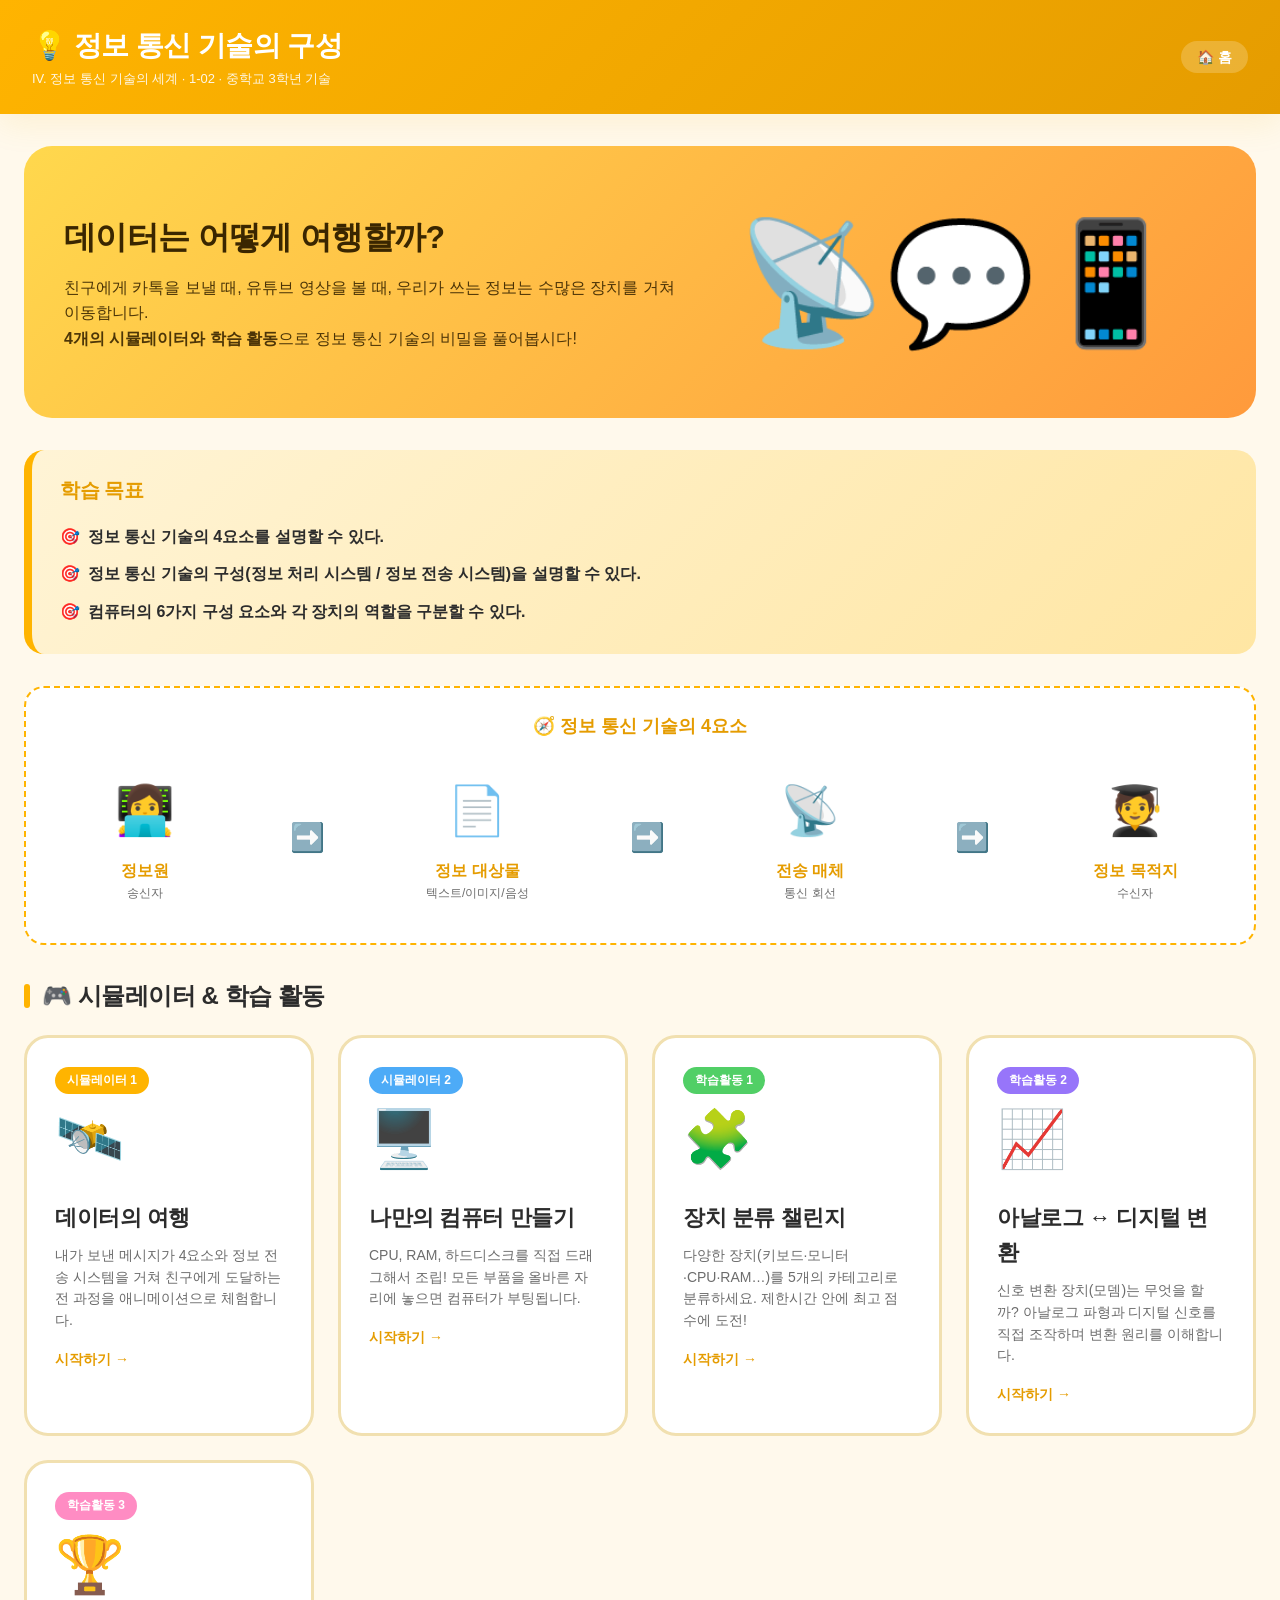
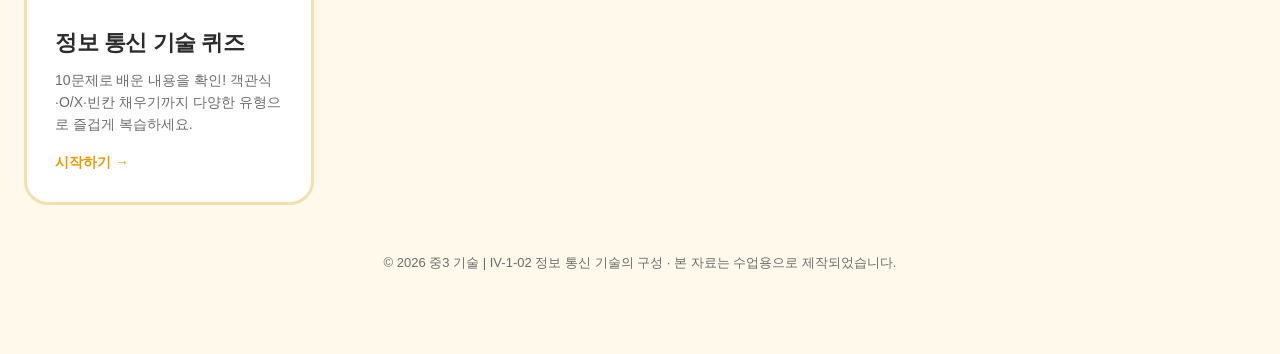
==== index.html @ cf5470bd "Initial: 정보통신기술의 구성 시뮬레이터 & 학습활동" ====
<!DOCTYPE html>
<html lang="ko">
<head>
<meta charset="UTF-8">
<meta name="viewport" content="width=device-width, initial-scale=1.0">
<title>정보 통신 기술의 구성 | 중3 기술 | IV-1-02</title>
<link rel="stylesheet" href="css/style.css">
<style>
  .hero {
    background: linear-gradient(135deg, #ffd84d 0%, #ff9a3c 100%);
    border-radius: 28px;
    padding: 40px;
    color: #3a2600;
    margin-bottom: 32px;
    display: grid;
    grid-template-columns: 1.2fr 1fr;
    align-items: center;
    gap: 32px;
  }
  .hero h2 { font-size: 32px; margin-bottom: 12px; }
  .hero p { font-size: 16px; font-weight: 500; opacity: 0.9; }
  .hero .visual {
    font-size: 120px;
    text-align: center;
  }
  @media (max-width: 768px) {
    .hero { grid-template-columns: 1fr; }
    .hero .visual { font-size: 72px; }
  }
  .section-title {
    font-size: 24px;
    margin: 32px 0 20px;
    display: flex;
    align-items: center;
    gap: 12px;
  }
  .section-title::before {
    content: "";
    width: 6px;
    height: 24px;
    background: var(--primary);
    border-radius: 3px;
  }
  .flow-box {
    background: white;
    border-radius: 20px;
    padding: 24px;
    border: 2px dashed var(--primary);
    margin-bottom: 32px;
    text-align: center;
  }
  .flow-box .elements {
    display: flex;
    justify-content: space-around;
    flex-wrap: wrap;
    gap: 16px;
    margin-top: 16px;
  }
  .flow-box .element {
    display: flex;
    flex-direction: column;
    align-items: center;
    padding: 16px;
    min-width: 120px;
  }
  .flow-box .element .emoji { font-size: 48px; }
  .flow-box .element .name { font-weight: 800; margin-top: 8px; color: var(--primary-dark); }
  .flow-box .element .desc { font-size: 12px; color: var(--text-light); }
</style>
</head>
<body>

<header class="app-header">
  <div>
    <h1>💡 정보 통신 기술의 구성</h1>
    <div class="subtitle">IV. 정보 통신 기술의 세계 · 1-02 · 중학교 3학년 기술</div>
  </div>
  <nav>
    <a href="index.html">🏠 홈</a>
  </nav>
</header>

<div class="container">

  <div class="hero">
    <div>
      <h2>데이터는 어떻게 여행할까?</h2>
      <p>친구에게 카톡을 보낼 때, 유튜브 영상을 볼 때, 우리가 쓰는 정보는 수많은 장치를 거쳐 이동합니다.<br>
      <strong>4개의 시뮬레이터와 학습 활동</strong>으로 정보 통신 기술의 비밀을 풀어봅시다!</p>
    </div>
    <div class="visual">📡💬📱</div>
  </div>

  <div class="objective-box">
    <h2>학습 목표</h2>
    <ul>
      <li>정보 통신 기술의 <strong>4요소</strong>를 설명할 수 있다.</li>
      <li>정보 통신 기술의 <strong>구성(정보 처리 시스템 / 정보 전송 시스템)</strong>을 설명할 수 있다.</li>
      <li>컴퓨터의 <strong>6가지 구성 요소</strong>와 각 장치의 역할을 구분할 수 있다.</li>
    </ul>
  </div>

  <div class="flow-box">
    <strong style="font-size:18px;color:var(--primary-dark)">🧭 정보 통신 기술의 4요소</strong>
    <div class="elements">
      <div class="element">
        <div class="emoji">👩‍💻</div>
        <div class="name">정보원</div>
        <div class="desc">송신자</div>
      </div>
      <div style="align-self:center;font-size:28px;color:var(--primary)">➡️</div>
      <div class="element">
        <div class="emoji">📄</div>
        <div class="name">정보 대상물</div>
        <div class="desc">텍스트/이미지/음성</div>
      </div>
      <div style="align-self:center;font-size:28px;color:var(--primary)">➡️</div>
      <div class="element">
        <div class="emoji">📡</div>
        <div class="name">전송 매체</div>
        <div class="desc">통신 회선</div>
      </div>
      <div style="align-self:center;font-size:28px;color:var(--primary)">➡️</div>
      <div class="element">
        <div class="emoji">🧑‍🎓</div>
        <div class="name">정보 목적지</div>
        <div class="desc">수신자</div>
      </div>
    </div>
  </div>

  <h2 class="section-title">🎮 시뮬레이터 &amp; 학습 활동</h2>

  <div class="activity-grid">

    <a class="activity-card" href="simulator_data_journey.html">
      <span class="badge">시뮬레이터 1</span>
      <span class="icon">🛰️</span>
      <h3>데이터의 여행</h3>
      <p>내가 보낸 메시지가 4요소와 정보 전송 시스템을 거쳐 친구에게 도달하는 전 과정을 애니메이션으로 체험합니다.</p>
      <div class="go">시작하기 →</div>
    </a>

    <a class="activity-card" href="simulator_build_computer.html">
      <span class="badge blue">시뮬레이터 2</span>
      <span class="icon">🖥️</span>
      <h3>나만의 컴퓨터 만들기</h3>
      <p>CPU, RAM, 하드디스크를 직접 드래그해서 조립! 모든 부품을 올바른 자리에 놓으면 컴퓨터가 부팅됩니다.</p>
      <div class="go">시작하기 →</div>
    </a>

    <a class="activity-card" href="activity_device_sort.html">
      <span class="badge green">학습활동 1</span>
      <span class="icon">🧩</span>
      <h3>장치 분류 챌린지</h3>
      <p>다양한 장치(키보드·모니터·CPU·RAM…)를 5개의 카테고리로 분류하세요. 제한시간 안에 최고 점수에 도전!</p>
      <div class="go">시작하기 →</div>
    </a>

    <a class="activity-card" href="activity_signal.html">
      <span class="badge purple">학습활동 2</span>
      <span class="icon">📈</span>
      <h3>아날로그 ↔ 디지털 변환</h3>
      <p>신호 변환 장치(모뎀)는 무엇을 할까? 아날로그 파형과 디지털 신호를 직접 조작하며 변환 원리를 이해합니다.</p>
      <div class="go">시작하기 →</div>
    </a>

    <a class="activity-card" href="activity_quiz.html">
      <span class="badge pink">학습활동 3</span>
      <span class="icon">🏆</span>
      <h3>정보 통신 기술 퀴즈</h3>
      <p>10문제로 배운 내용을 확인! 객관식·O/X·빈칸 채우기까지 다양한 유형으로 즐겁게 복습하세요.</p>
      <div class="go">시작하기 →</div>
    </a>

  </div>

  <div style="margin-top:48px;text-align:center;color:var(--text-light);font-size:13px;">
    © 2026 중3 기술 | IV-1-02 정보 통신 기술의 구성 · 본 자료는 수업용으로 제작되었습니다.
  </div>

</div>

</body>
</html>
---- css/style.css ----
/* ===== 정보 통신 기술의 구성 - 공용 스타일 ===== */
* { box-sizing: border-box; margin: 0; padding: 0; }

:root {
  --primary: #ffb400;
  --primary-dark: #e59c00;
  --accent: #ff6b6b;
  --blue: #4dabf7;
  --blue-dark: #1c7ed6;
  --green: #51cf66;
  --green-dark: #2f9e44;
  --purple: #9775fa;
  --pink: #ff8cc3;
  --bg: #fff9ec;
  --surface: #ffffff;
  --text: #2c2c2c;
  --text-light: #6c6c6c;
  --border: #f1e0b0;
  --shadow: 0 8px 32px rgba(230, 170, 0, 0.12);
  --shadow-lg: 0 16px 48px rgba(230, 170, 0, 0.2);
}

html, body {
  font-family: 'Pretendard', 'Noto Sans KR', -apple-system, BlinkMacSystemFont, "Segoe UI", sans-serif;
  background: var(--bg);
  color: var(--text);
  line-height: 1.6;
  min-height: 100vh;
}

h1, h2, h3 { font-weight: 800; letter-spacing: -0.02em; }

.app-header {
  background: linear-gradient(135deg, var(--primary) 0%, var(--primary-dark) 100%);
  color: white;
  padding: 24px 32px;
  box-shadow: var(--shadow);
  display: flex;
  align-items: center;
  justify-content: space-between;
  flex-wrap: wrap;
  gap: 16px;
}
.app-header h1 {
  font-size: clamp(18px, 3vw, 28px);
  display: flex; align-items: center; gap: 12px;
}
.app-header .subtitle {
  font-size: 13px;
  opacity: 0.9;
  font-weight: 500;
}
.app-header nav a {
  color: white;
  text-decoration: none;
  font-weight: 700;
  padding: 8px 16px;
  border-radius: 999px;
  background: rgba(255,255,255,0.2);
  transition: background 0.2s;
  font-size: 14px;
}
.app-header nav a:hover { background: rgba(255,255,255,0.35); }

.container {
  max-width: 1280px;
  margin: 0 auto;
  padding: 32px 24px 80px;
}

.card {
  background: var(--surface);
  border-radius: 24px;
  padding: 28px;
  box-shadow: var(--shadow);
  border: 2px solid var(--border);
}

.btn {
  background: var(--primary);
  color: white;
  border: none;
  padding: 14px 28px;
  border-radius: 999px;
  font-weight: 800;
  font-size: 16px;
  cursor: pointer;
  transition: all 0.2s;
  font-family: inherit;
  box-shadow: 0 4px 16px rgba(230, 170, 0, 0.3);
}
.btn:hover { transform: translateY(-2px); box-shadow: 0 8px 24px rgba(230, 170, 0, 0.4); }
.btn:active { transform: translateY(0); }
.btn:disabled { opacity: 0.5; cursor: not-allowed; transform: none; }
.btn.btn-secondary { background: white; color: var(--primary-dark); border: 2px solid var(--primary); box-shadow: none; }
.btn.btn-blue { background: var(--blue-dark); box-shadow: 0 4px 16px rgba(28, 126, 214, 0.3); }
.btn.btn-green { background: var(--green-dark); box-shadow: 0 4px 16px rgba(47, 158, 68, 0.3); }
.btn.btn-accent { background: var(--accent); box-shadow: 0 4px 16px rgba(255, 107, 107, 0.3); }

.badge {
  display: inline-block;
  padding: 4px 12px;
  border-radius: 999px;
  font-size: 12px;
  font-weight: 700;
  background: var(--primary);
  color: white;
}
.badge.blue { background: var(--blue); }
.badge.green { background: var(--green); }
.badge.purple { background: var(--purple); }
.badge.pink { background: var(--pink); }

.objective-box {
  background: linear-gradient(135deg, #fff4d6 0%, #ffe6a3 100%);
  border-radius: 20px;
  padding: 24px 28px;
  margin-bottom: 32px;
  border-left: 8px solid var(--primary);
}
.objective-box h2 { color: var(--primary-dark); font-size: 20px; margin-bottom: 12px; }
.objective-box ul { list-style: none; padding: 0; }
.objective-box li {
  padding: 6px 0 6px 28px;
  position: relative;
  font-weight: 600;
}
.objective-box li::before {
  content: "🎯";
  position: absolute;
  left: 0;
}

.activity-grid {
  display: grid;
  grid-template-columns: repeat(auto-fit, minmax(280px, 1fr));
  gap: 24px;
}

.activity-card {
  background: white;
  border-radius: 24px;
  padding: 28px;
  border: 3px solid var(--border);
  text-decoration: none;
  color: inherit;
  display: block;
  transition: all 0.25s;
  position: relative;
  overflow: hidden;
}
.activity-card::before {
  content: "";
  position: absolute;
  inset: 0;
  background: linear-gradient(135deg, transparent, rgba(255,180,0,0.06));
  opacity: 0;
  transition: opacity 0.25s;
}
.activity-card:hover {
  transform: translateY(-6px);
  box-shadow: var(--shadow-lg);
  border-color: var(--primary);
}
.activity-card:hover::before { opacity: 1; }
.activity-card .icon {
  font-size: 56px;
  margin-bottom: 16px;
  display: block;
}
.activity-card h3 {
  font-size: 22px;
  margin-bottom: 10px;
  color: var(--text);
}
.activity-card p {
  color: var(--text-light);
  font-size: 14px;
  line-height: 1.55;
}
.activity-card .go {
  margin-top: 16px;
  color: var(--primary-dark);
  font-weight: 700;
  font-size: 14px;
}

.toast {
  position: fixed;
  top: 20px;
  left: 50%;
  transform: translateX(-50%) translateY(-100px);
  background: white;
  padding: 14px 24px;
  border-radius: 999px;
  box-shadow: var(--shadow-lg);
  font-weight: 700;
  z-index: 1000;
  transition: transform 0.3s;
}
.toast.show { transform: translateX(-50%) translateY(0); }
.toast.success { background: var(--green-dark); color: white; }
.toast.error { background: var(--accent); color: white; }

@keyframes pop {
  0% { transform: scale(0.7); opacity: 0; }
  60% { transform: scale(1.1); }
  100% { transform: scale(1); opacity: 1; }
}
@keyframes flash {
  0%, 100% { background-color: transparent; }
  50% { background-color: rgba(81, 207, 102, 0.3); }
}
@keyframes shake {
  0%, 100% { transform: translateX(0); }
  25% { transform: translateX(-8px); }
  75% { transform: translateX(8px); }
}
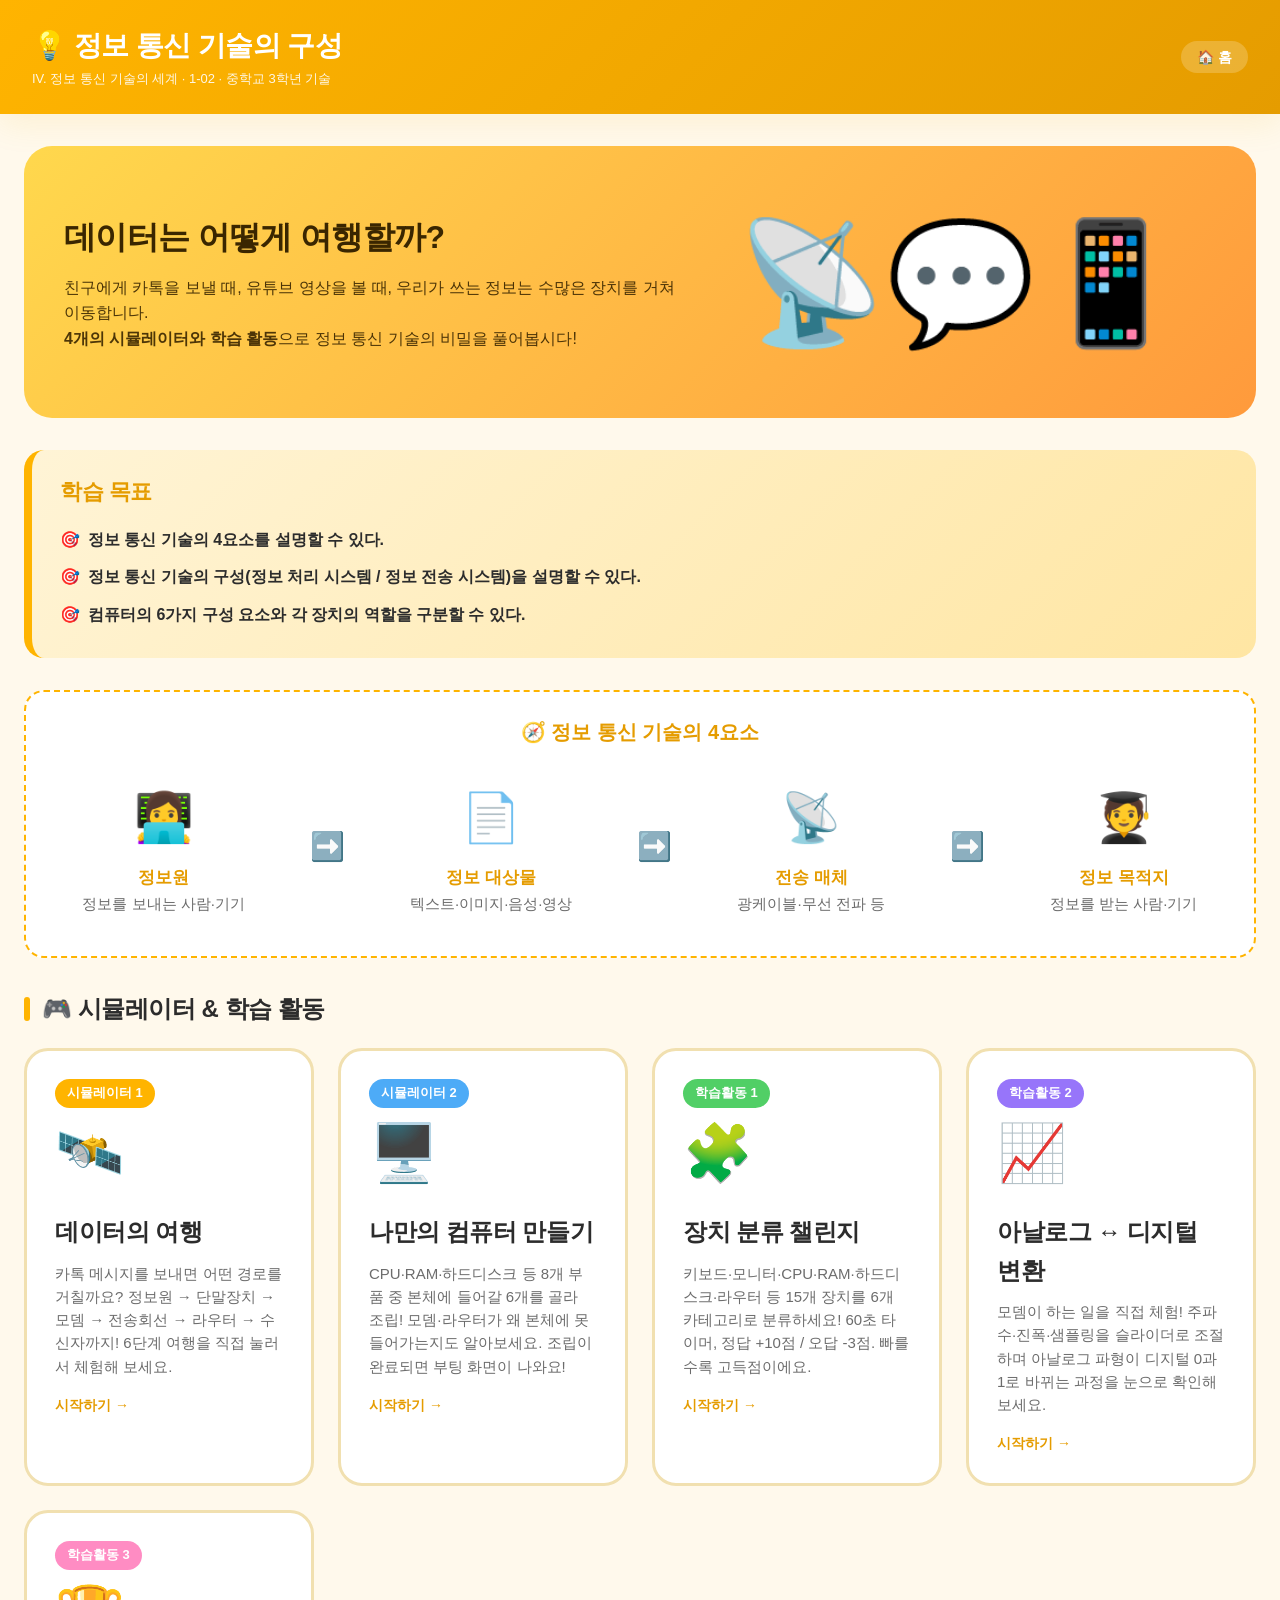
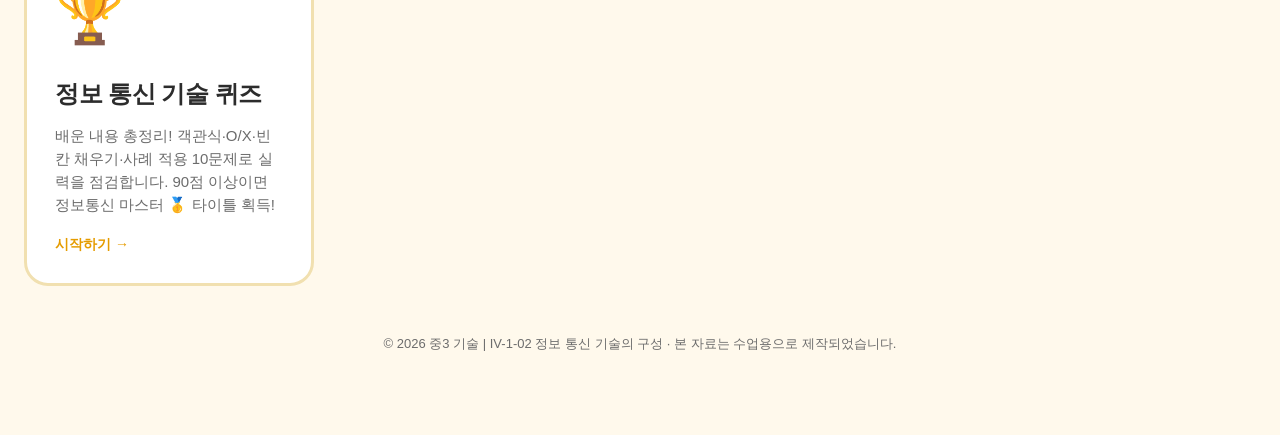
==== commit 22078eb0: "Enhance: 전체 글씨 크기 확대 + 중학생 눈높이 상세 설명 추가 (전 파일)" ====
--- a/index.html
+++ b/index.html
@@ -64,8 +64,8 @@
     min-width: 120px;
   }
   .flow-box .element .emoji { font-size: 48px; }
-  .flow-box .element .name { font-weight: 800; margin-top: 8px; color: var(--primary-dark); }
-  .flow-box .element .desc { font-size: 12px; color: var(--text-light); }
+  .flow-box .element .name { font-weight: 800; margin-top: 8px; color: var(--primary-dark); font-size: 17px; }
+  .flow-box .element .desc { font-size: 15px; color: var(--text-light); }
 </style>
 </head>
 <body>
@@ -101,30 +101,30 @@
   </div>
 
   <div class="flow-box">
-    <strong style="font-size:18px;color:var(--primary-dark)">🧭 정보 통신 기술의 4요소</strong>
+    <strong style="font-size:20px;color:var(--primary-dark)">🧭 정보 통신 기술의 4요소</strong>
     <div class="elements">
       <div class="element">
         <div class="emoji">👩‍💻</div>
         <div class="name">정보원</div>
-        <div class="desc">송신자</div>
+        <div class="desc">정보를 보내는 사람·기기</div>
       </div>
       <div style="align-self:center;font-size:28px;color:var(--primary)">➡️</div>
       <div class="element">
         <div class="emoji">📄</div>
         <div class="name">정보 대상물</div>
-        <div class="desc">텍스트/이미지/음성</div>
+        <div class="desc">텍스트·이미지·음성·영상</div>
       </div>
       <div style="align-self:center;font-size:28px;color:var(--primary)">➡️</div>
       <div class="element">
         <div class="emoji">📡</div>
         <div class="name">전송 매체</div>
-        <div class="desc">통신 회선</div>
+        <div class="desc">광케이블·무선 전파 등</div>
       </div>
       <div style="align-self:center;font-size:28px;color:var(--primary)">➡️</div>
       <div class="element">
         <div class="emoji">🧑‍🎓</div>
         <div class="name">정보 목적지</div>
-        <div class="desc">수신자</div>
+        <div class="desc">정보를 받는 사람·기기</div>
       </div>
     </div>
   </div>
@@ -137,7 +137,7 @@
       <span class="badge">시뮬레이터 1</span>
       <span class="icon">🛰️</span>
       <h3>데이터의 여행</h3>
-      <p>내가 보낸 메시지가 4요소와 정보 전송 시스템을 거쳐 친구에게 도달하는 전 과정을 애니메이션으로 체험합니다.</p>
+      <p>카톡 메시지를 보내면 어떤 경로를 거칠까요? 정보원 → 단말장치 → 모뎀 → 전송회선 → 라우터 → 수신자까지! 6단계 여행을 직접 눌러서 체험해 보세요.</p>
       <div class="go">시작하기 →</div>
     </a>
 
@@ -145,7 +145,7 @@
       <span class="badge blue">시뮬레이터 2</span>
       <span class="icon">🖥️</span>
       <h3>나만의 컴퓨터 만들기</h3>
-      <p>CPU, RAM, 하드디스크를 직접 드래그해서 조립! 모든 부품을 올바른 자리에 놓으면 컴퓨터가 부팅됩니다.</p>
+      <p>CPU·RAM·하드디스크 등 8개 부품 중 본체에 들어갈 6개를 골라 조립! 모뎀·라우터가 왜 본체에 못 들어가는지도 알아보세요. 조립이 완료되면 부팅 화면이 나와요!</p>
       <div class="go">시작하기 →</div>
     </a>
 
@@ -153,7 +153,7 @@
       <span class="badge green">학습활동 1</span>
       <span class="icon">🧩</span>
       <h3>장치 분류 챌린지</h3>
-      <p>다양한 장치(키보드·모니터·CPU·RAM…)를 5개의 카테고리로 분류하세요. 제한시간 안에 최고 점수에 도전!</p>
+      <p>키보드·모니터·CPU·RAM·하드디스크·라우터 등 15개 장치를 6개 카테고리로 분류하세요! 60초 타이머, 정답 +10점 / 오답 -3점. 빠를수록 고득점이에요.</p>
       <div class="go">시작하기 →</div>
     </a>
 
@@ -161,7 +161,7 @@
       <span class="badge purple">학습활동 2</span>
       <span class="icon">📈</span>
       <h3>아날로그 ↔ 디지털 변환</h3>
-      <p>신호 변환 장치(모뎀)는 무엇을 할까? 아날로그 파형과 디지털 신호를 직접 조작하며 변환 원리를 이해합니다.</p>
+      <p>모뎀이 하는 일을 직접 체험! 주파수·진폭·샘플링을 슬라이더로 조절하며 아날로그 파형이 디지털 0과 1로 바뀌는 과정을 눈으로 확인해 보세요.</p>
       <div class="go">시작하기 →</div>
     </a>
 
@@ -169,7 +169,7 @@
       <span class="badge pink">학습활동 3</span>
       <span class="icon">🏆</span>
       <h3>정보 통신 기술 퀴즈</h3>
-      <p>10문제로 배운 내용을 확인! 객관식·O/X·빈칸 채우기까지 다양한 유형으로 즐겁게 복습하세요.</p>
+      <p>배운 내용 총정리! 객관식·O/X·빈칸 채우기·사례 적용 10문제로 실력을 점검합니다. 90점 이상이면 정보통신 마스터 🥇 타이틀 획득!</p>
       <div class="go">시작하기 →</div>
     </a>
 
--- a/css/style.css
+++ b/css/style.css
@@ -26,6 +26,7 @@
   color: var(--text);
   line-height: 1.6;
   min-height: 100vh;
+  font-size: 16px;
 }
 
 h1, h2, h3 { font-weight: 800; letter-spacing: -0.02em; }
@@ -101,7 +102,7 @@
   display: inline-block;
   padding: 4px 12px;
   border-radius: 999px;
-  font-size: 12px;
+  font-size: 13px;
   font-weight: 700;
   background: var(--primary);
   color: white;
@@ -118,12 +119,13 @@
   margin-bottom: 32px;
   border-left: 8px solid var(--primary);
 }
-.objective-box h2 { color: var(--primary-dark); font-size: 20px; margin-bottom: 12px; }
+.objective-box h2 { color: var(--primary-dark); font-size: 22px; margin-bottom: 12px; }
 .objective-box ul { list-style: none; padding: 0; }
 .objective-box li {
   padding: 6px 0 6px 28px;
   position: relative;
   font-weight: 600;
+  font-size: 16px;
 }
 .objective-box li::before {
   content: "🎯";
@@ -169,13 +171,13 @@
   display: block;
 }
 .activity-card h3 {
-  font-size: 22px;
+  font-size: 24px;
   margin-bottom: 10px;
   color: var(--text);
 }
 .activity-card p {
   color: var(--text-light);
-  font-size: 14px;
+  font-size: 15px;
   line-height: 1.55;
 }
 .activity-card .go {
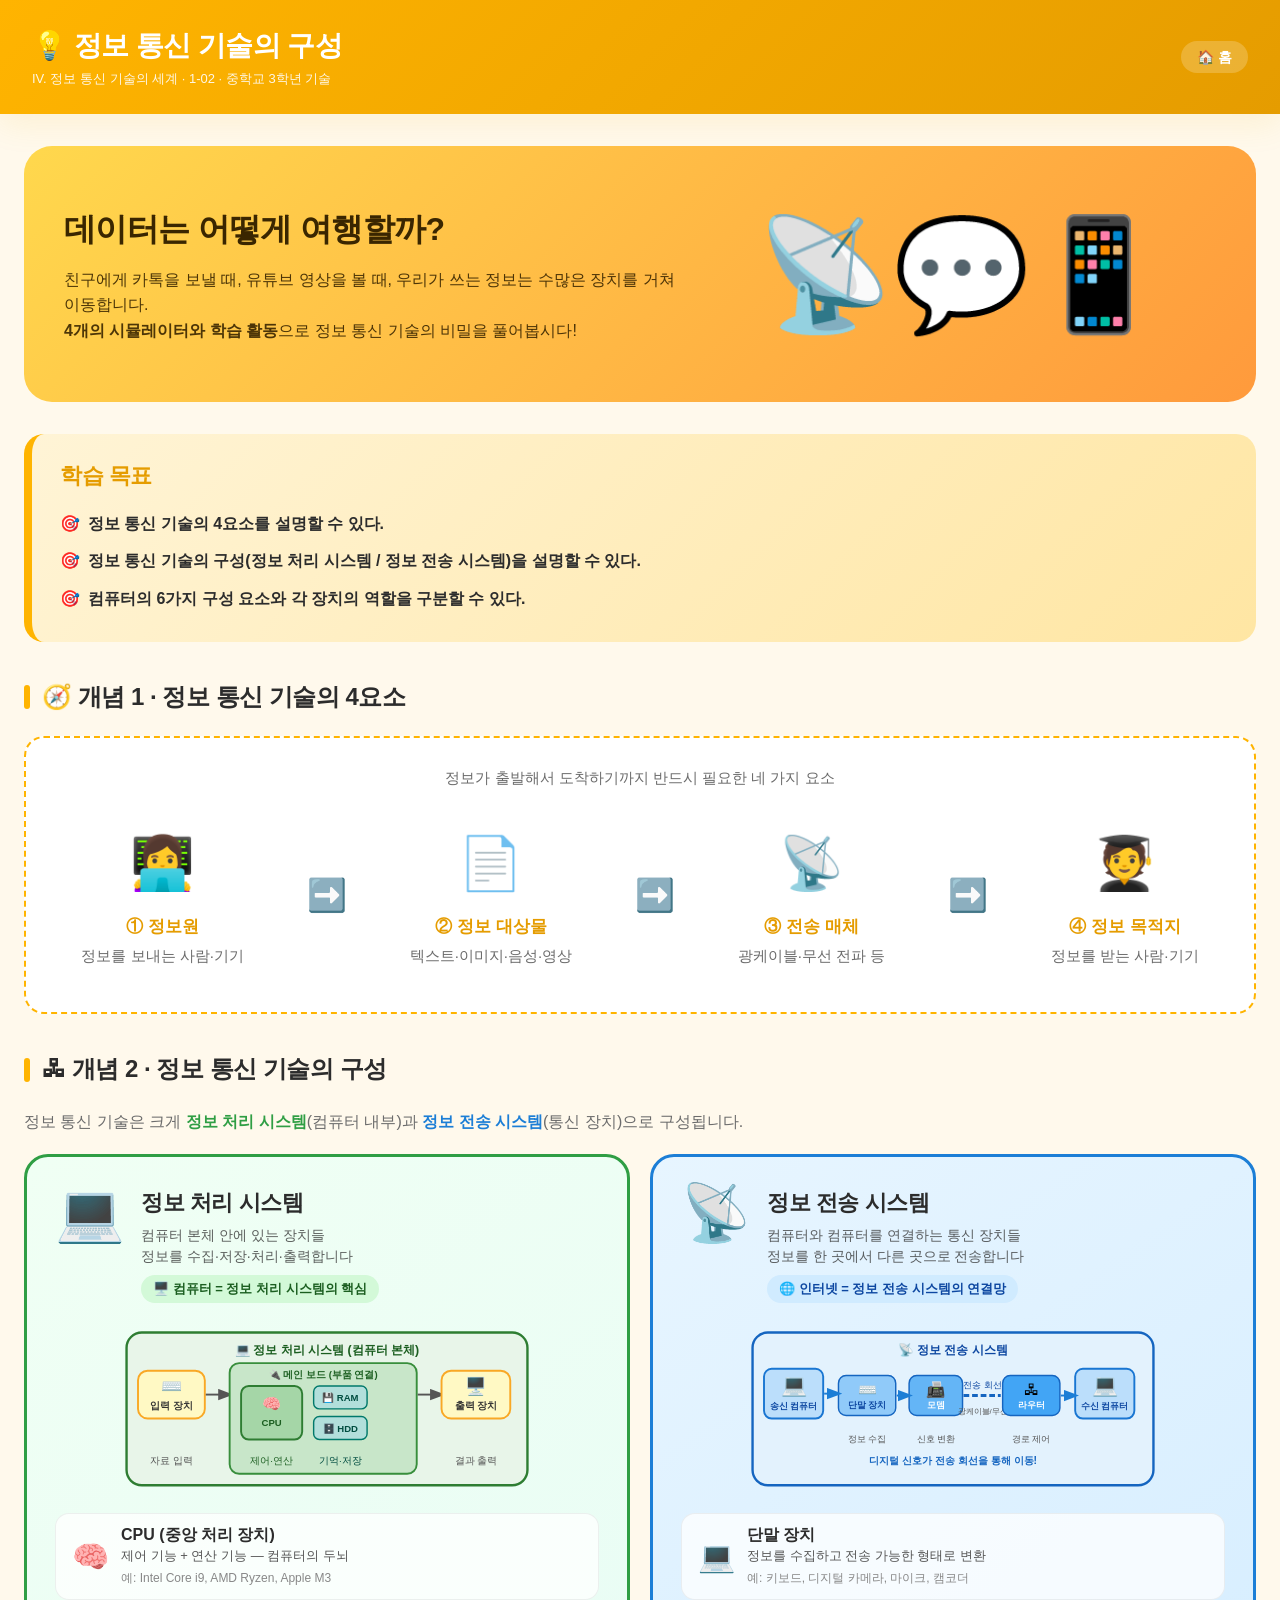
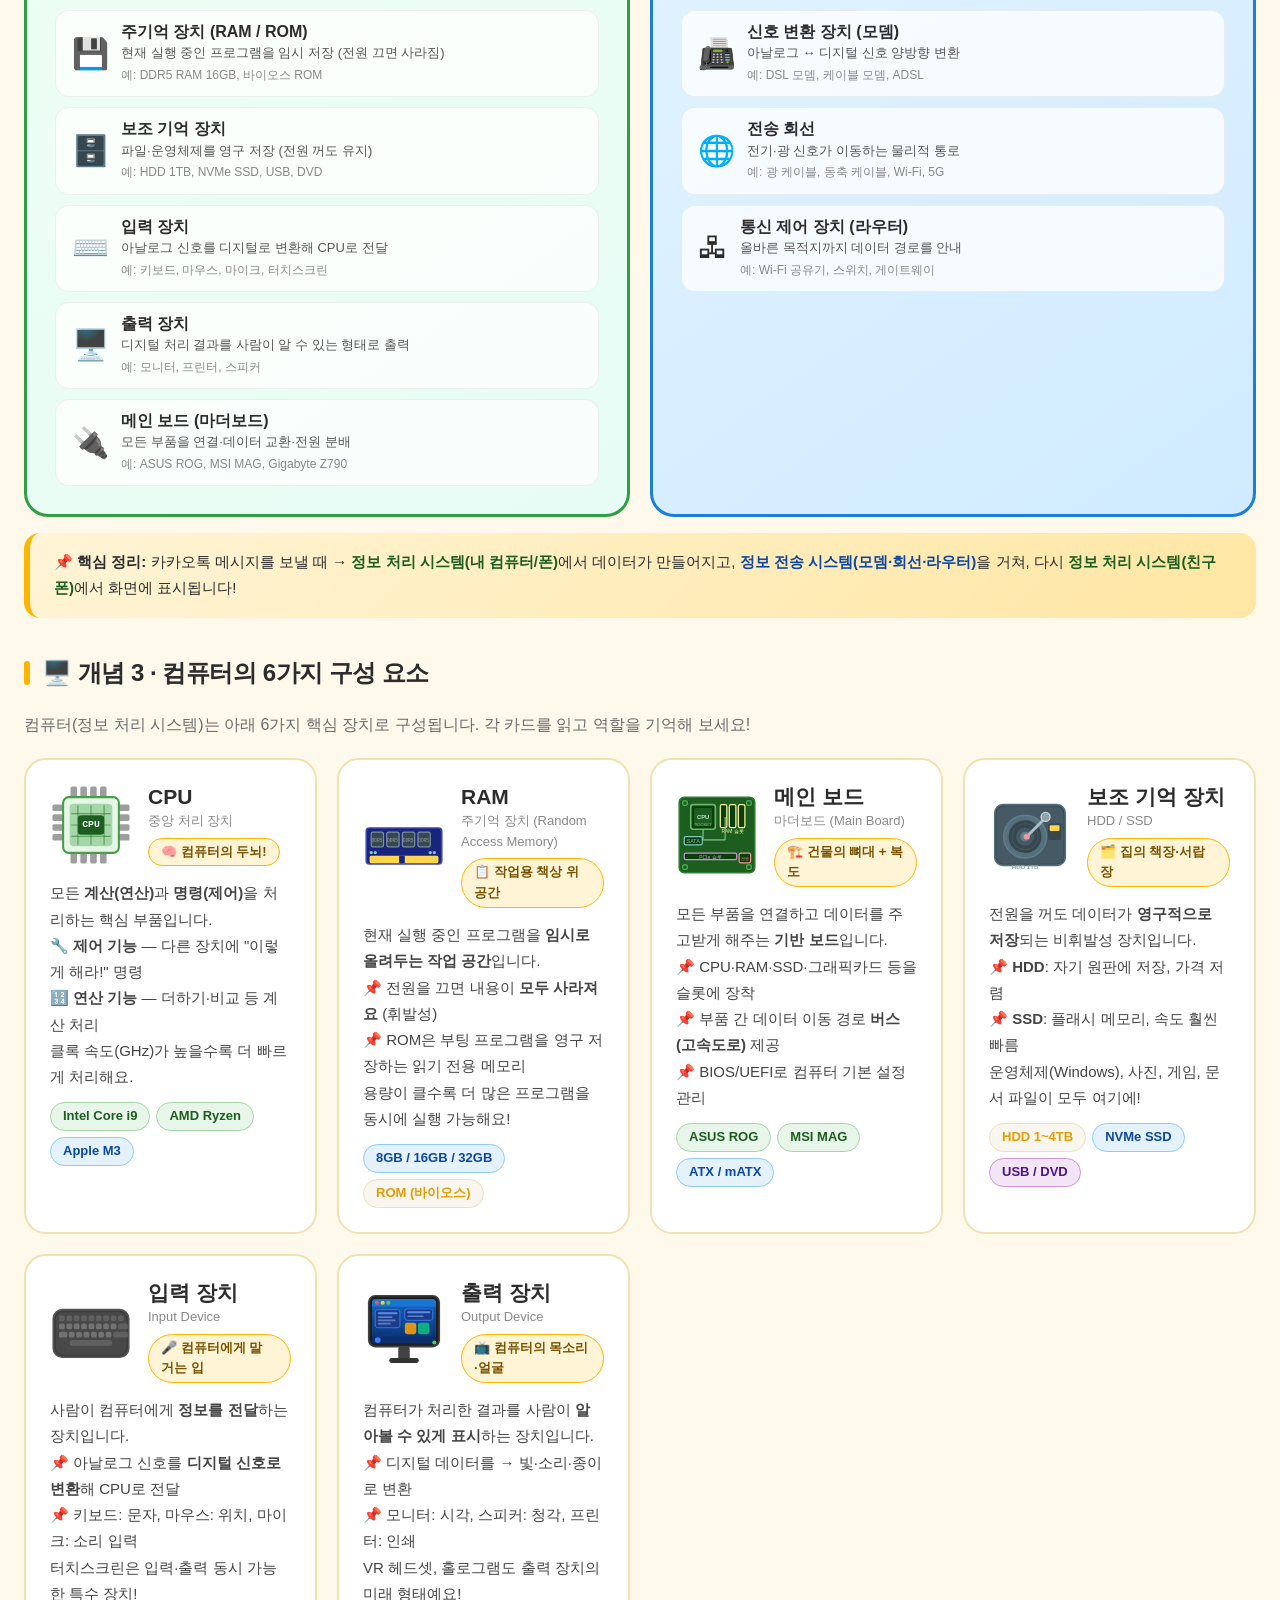
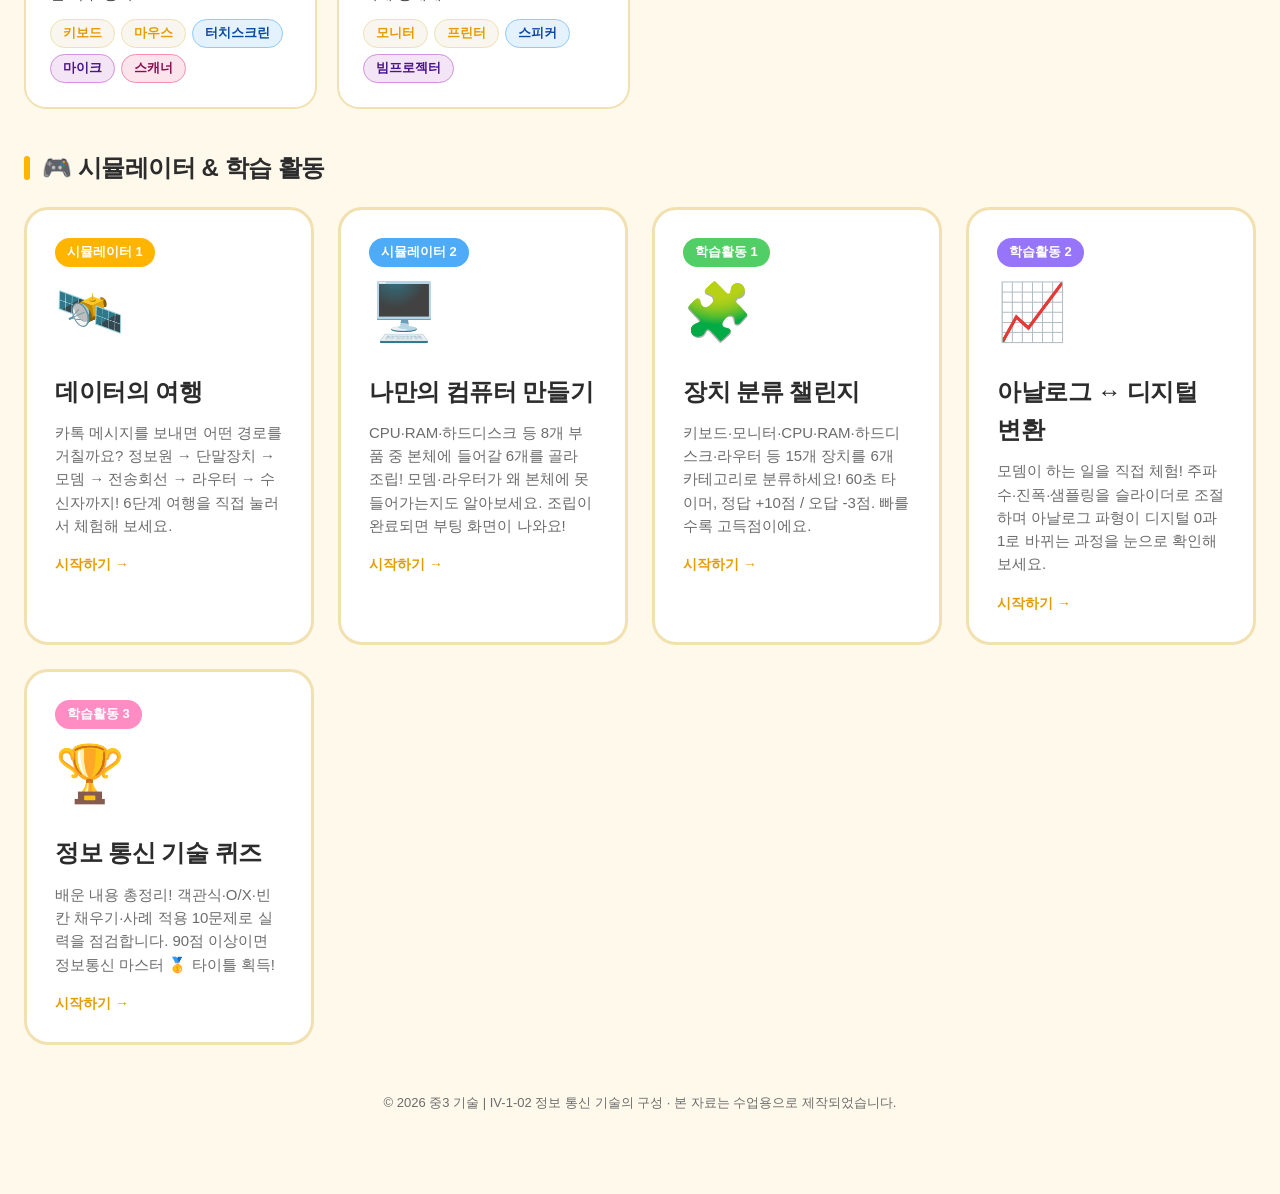
==== commit 2a2bea55: "Add: 홈화면에 정보통신기술의 구성·컴퓨터 6요소 개념 설명 섹션 추가 - 개념 2: 정보 처리 시스템 vs 정보 전송 시스템 SVG 다이어그램 카드 추가 - 개념 3: 컴퓨터 " ====
--- a/index.html
+++ b/index.html
@@ -6,66 +6,206 @@
 <title>정보 통신 기술의 구성 | 중3 기술 | IV-1-02</title>
 <link rel="stylesheet" href="css/style.css">
 <style>
-  .hero {
-    background: linear-gradient(135deg, #ffd84d 0%, #ff9a3c 100%);
-    border-radius: 28px;
-    padding: 40px;
-    color: #3a2600;
-    margin-bottom: 32px;
-    display: grid;
-    grid-template-columns: 1.2fr 1fr;
-    align-items: center;
-    gap: 32px;
-  }
-  .hero h2 { font-size: 32px; margin-bottom: 12px; }
-  .hero p { font-size: 16px; font-weight: 500; opacity: 0.9; }
-  .hero .visual {
-    font-size: 120px;
-    text-align: center;
-  }
-  @media (max-width: 768px) {
-    .hero { grid-template-columns: 1fr; }
-    .hero .visual { font-size: 72px; }
-  }
-  .section-title {
-    font-size: 24px;
-    margin: 32px 0 20px;
-    display: flex;
-    align-items: center;
-    gap: 12px;
-  }
-  .section-title::before {
-    content: "";
-    width: 6px;
-    height: 24px;
-    background: var(--primary);
-    border-radius: 3px;
-  }
-  .flow-box {
-    background: white;
-    border-radius: 20px;
-    padding: 24px;
-    border: 2px dashed var(--primary);
-    margin-bottom: 32px;
-    text-align: center;
-  }
-  .flow-box .elements {
-    display: flex;
-    justify-content: space-around;
-    flex-wrap: wrap;
-    gap: 16px;
-    margin-top: 16px;
-  }
-  .flow-box .element {
-    display: flex;
-    flex-direction: column;
-    align-items: center;
-    padding: 16px;
-    min-width: 120px;
-  }
-  .flow-box .element .emoji { font-size: 48px; }
-  .flow-box .element .name { font-weight: 800; margin-top: 8px; color: var(--primary-dark); font-size: 17px; }
-  .flow-box .element .desc { font-size: 15px; color: var(--text-light); }
+body { font-size: 16px; }
+
+/* ── 히어로 ── */
+.hero {
+  background: linear-gradient(135deg, #ffd84d 0%, #ff9a3c 100%);
+  border-radius: 28px;
+  padding: 40px;
+  color: #3a2600;
+  margin-bottom: 32px;
+  display: grid;
+  grid-template-columns: 1.2fr 1fr;
+  align-items: center;
+  gap: 32px;
+}
+.hero h2 { font-size: 32px; margin-bottom: 12px; }
+.hero p  { font-size: 16px; font-weight: 500; opacity: 0.9; }
+.hero .visual { font-size: 110px; text-align: center; }
+@media (max-width: 768px) {
+  .hero { grid-template-columns: 1fr; }
+  .hero .visual { font-size: 72px; }
+}
+
+/* ── 섹션 제목 ── */
+.section-title {
+  font-size: 24px;
+  margin: 36px 0 20px;
+  display: flex;
+  align-items: center;
+  gap: 12px;
+}
+.section-title::before {
+  content: "";
+  width: 6px; height: 24px;
+  background: var(--primary);
+  border-radius: 3px;
+}
+
+/* ── 4요소 플로우 박스 ── */
+.flow-box {
+  background: white;
+  border-radius: 20px;
+  padding: 28px 24px;
+  border: 2px dashed var(--primary);
+  margin-bottom: 32px;
+  text-align: center;
+}
+.flow-box .elements {
+  display: flex;
+  justify-content: space-around;
+  flex-wrap: wrap;
+  gap: 16px;
+  margin-top: 16px;
+}
+.flow-box .element {
+  display: flex;
+  flex-direction: column;
+  align-items: center;
+  padding: 16px;
+  min-width: 120px;
+}
+.flow-box .element .emoji { font-size: 52px; }
+.flow-box .element .name  { font-weight: 800; margin-top: 8px; color: var(--primary-dark); font-size: 17px; }
+.flow-box .element .desc  { font-size: 15px; color: var(--text-light); margin-top: 4px; }
+
+/* ── 정보 통신 기술의 구성 섹션 ── */
+.systems-wrap {
+  margin-bottom: 36px;
+}
+.systems-grid {
+  display: grid;
+  grid-template-columns: 1fr;
+  gap: 20px;
+}
+@media (min-width: 860px) {
+  .systems-grid { grid-template-columns: 1fr 1fr; }
+}
+
+.system-card {
+  border-radius: 24px;
+  padding: 28px;
+  border: 3px solid;
+}
+.system-card.process {
+  background: linear-gradient(145deg, #f0fff4 0%, #e6fcf5 100%);
+  border-color: #2f9e44;
+}
+.system-card.transmit {
+  background: linear-gradient(145deg, #e7f5ff 0%, #d0ebff 100%);
+  border-color: #1c7ed6;
+}
+
+.sys-header {
+  display: flex;
+  align-items: flex-start;
+  gap: 16px;
+  margin-bottom: 20px;
+}
+.sys-header .sys-big-icon { font-size: 56px; line-height: 1; }
+.sys-header-text h3 { font-size: 22px; font-weight: 800; margin-bottom: 4px; }
+.sys-header-text .sys-sub { font-size: 14px; line-height: 1.5; opacity: 0.75; }
+.sys-header-text .sys-badge {
+  display: inline-block;
+  margin-top: 8px;
+  padding: 4px 12px;
+  border-radius: 999px;
+  font-size: 13px;
+  font-weight: 700;
+}
+.process .sys-badge { background: #d3f9d8; color: #1b5e20; }
+.transmit .sys-badge { background: #d0ebff; color: #0d47a1; }
+
+.sys-svg-row {
+  display: flex;
+  justify-content: center;
+  margin-bottom: 18px;
+}
+.sys-svg-row svg { width: 100%; max-width: 420px; height: auto; }
+
+.comp-list { display: flex; flex-direction: column; gap: 10px; }
+.comp-row {
+  display: flex;
+  align-items: center;
+  gap: 12px;
+  padding: 11px 16px;
+  border-radius: 14px;
+  background: rgba(255,255,255,0.75);
+  border: 1.5px solid rgba(0,0,0,0.06);
+}
+.comp-row .cr-icon { font-size: 30px; flex-shrink: 0; }
+.comp-row .cr-name { font-size: 16px; font-weight: 800; line-height: 1.2; }
+.comp-row .cr-role { font-size: 13px; color: #555; margin-top: 2px; }
+.comp-row .cr-ex   { font-size: 12px; color: #888; margin-top: 2px; }
+
+.systems-connector {
+  display: flex;
+  align-items: center;
+  justify-content: center;
+  gap: 16px;
+  margin: 14px 0;
+  font-size: 15px;
+  color: #666;
+  font-weight: 700;
+}
+.connector-arrow { font-size: 28px; }
+
+/* ── 컴퓨터 6가지 구성요소 ── */
+.components-grid {
+  display: grid;
+  grid-template-columns: repeat(auto-fill, minmax(290px, 1fr));
+  gap: 20px;
+  margin-bottom: 40px;
+}
+.comp-card {
+  background: white;
+  border-radius: 22px;
+  border: 2px solid var(--border);
+  padding: 24px;
+  transition: transform 0.22s, box-shadow 0.22s;
+}
+.comp-card:hover { transform: translateY(-5px); box-shadow: var(--shadow-lg); }
+
+.comp-card-top {
+  display: flex;
+  align-items: center;
+  gap: 16px;
+  margin-bottom: 14px;
+}
+.comp-svg-wrap { width: 82px; height: 82px; flex-shrink: 0; }
+.comp-svg-wrap svg { width: 82px; height: 82px; }
+.comp-title-wrap .ct-name    { font-size: 21px; font-weight: 800; line-height: 1.2; }
+.comp-title-wrap .ct-sub     { font-size: 13px; color: #888; margin-top: 2px; }
+.comp-title-wrap .ct-analogy {
+  margin-top: 6px;
+  display: inline-flex;
+  align-items: center;
+  gap: 5px;
+  background: #fff4d6;
+  border: 1.5px solid var(--primary);
+  border-radius: 999px;
+  padding: 3px 12px;
+  font-size: 13px;
+  font-weight: 700;
+  color: #7a5200;
+}
+
+.comp-desc { font-size: 15px; line-height: 1.75; color: #444; margin-bottom: 12px; }
+.comp-tags { display: flex; flex-wrap: wrap; gap: 6px; }
+.comp-tag {
+  background: #f8f6ef;
+  border: 1.5px solid var(--border);
+  border-radius: 999px;
+  padding: 3px 12px;
+  font-size: 13px;
+  font-weight: 700;
+  color: var(--primary-dark);
+}
+.comp-tag.blue   { background: #e3f2fd; border-color: #90caf9; color: #0d47a1; }
+.comp-tag.green  { background: #e8f5e9; border-color: #a5d6a7; color: #1b5e20; }
+.comp-tag.purple { background: #f3e5f5; border-color: #ce93d8; color: #4a148c; }
+.comp-tag.red    { background: #fce4ec; border-color: #f48fb1; color: #880e4f; }
 </style>
 </head>
 <body>
@@ -75,13 +215,12 @@
     <h1>💡 정보 통신 기술의 구성</h1>
     <div class="subtitle">IV. 정보 통신 기술의 세계 · 1-02 · 중학교 3학년 기술</div>
   </div>
-  <nav>
-    <a href="index.html">🏠 홈</a>
-  </nav>
+  <nav><a href="index.html">🏠 홈</a></nav>
 </header>
 
 <div class="container">
 
+  <!-- 히어로 -->
   <div class="hero">
     <div>
       <h2>데이터는 어떻게 여행할까?</h2>
@@ -91,6 +230,7 @@
     <div class="visual">📡💬📱</div>
   </div>
 
+  <!-- 학습 목표 -->
   <div class="objective-box">
     <h2>학습 목표</h2>
     <ul>
@@ -100,35 +240,561 @@
     </ul>
   </div>
 
+  <!-- ① 4요소 -->
+  <h2 class="section-title">🧭 개념 1 · 정보 통신 기술의 4요소</h2>
   <div class="flow-box">
-    <strong style="font-size:20px;color:var(--primary-dark)">🧭 정보 통신 기술의 4요소</strong>
+    <div style="font-size:15px;color:var(--text-light);margin-bottom:4px;">정보가 출발해서 도착하기까지 반드시 필요한 네 가지 요소</div>
     <div class="elements">
       <div class="element">
         <div class="emoji">👩‍💻</div>
-        <div class="name">정보원</div>
+        <div class="name">① 정보원</div>
         <div class="desc">정보를 보내는 사람·기기</div>
       </div>
-      <div style="align-self:center;font-size:28px;color:var(--primary)">➡️</div>
+      <div style="align-self:center;font-size:32px;color:var(--primary)">➡️</div>
       <div class="element">
         <div class="emoji">📄</div>
-        <div class="name">정보 대상물</div>
+        <div class="name">② 정보 대상물</div>
         <div class="desc">텍스트·이미지·음성·영상</div>
       </div>
-      <div style="align-self:center;font-size:28px;color:var(--primary)">➡️</div>
+      <div style="align-self:center;font-size:32px;color:var(--primary)">➡️</div>
       <div class="element">
         <div class="emoji">📡</div>
-        <div class="name">전송 매체</div>
+        <div class="name">③ 전송 매체</div>
         <div class="desc">광케이블·무선 전파 등</div>
       </div>
-      <div style="align-self:center;font-size:28px;color:var(--primary)">➡️</div>
+      <div style="align-self:center;font-size:32px;color:var(--primary)">➡️</div>
       <div class="element">
         <div class="emoji">🧑‍🎓</div>
-        <div class="name">정보 목적지</div>
+        <div class="name">④ 정보 목적지</div>
         <div class="desc">정보를 받는 사람·기기</div>
       </div>
     </div>
   </div>
 
+  <!-- ② 정보 통신 기술의 구성 -->
+  <h2 class="section-title">🖧 개념 2 · 정보 통신 기술의 구성</h2>
+  <div class="systems-wrap">
+    <p style="font-size:16px;color:var(--text-light);margin-bottom:20px;">
+      정보 통신 기술은 크게 <strong style="color:#2f9e44">정보 처리 시스템</strong>(컴퓨터 내부)과
+      <strong style="color:#1c7ed6">정보 전송 시스템</strong>(통신 장치)으로 구성됩니다.
+    </p>
+
+    <div class="systems-grid">
+
+      <!-- 정보 처리 시스템 -->
+      <div class="system-card process">
+        <div class="sys-header">
+          <div class="sys-big-icon">💻</div>
+          <div class="sys-header-text">
+            <h3>정보 처리 시스템</h3>
+            <div class="sys-sub">컴퓨터 본체 안에 있는 장치들<br>정보를 수집·저장·처리·출력합니다</div>
+            <div class="sys-badge">🖥️ 컴퓨터 = 정보 처리 시스템의 핵심</div>
+          </div>
+        </div>
+
+        <!-- 처리 시스템 SVG 다이어그램 -->
+        <div class="sys-svg-row">
+          <svg viewBox="0 0 440 180" xmlns="http://www.w3.org/2000/svg">
+            <!-- 본체 외곽 -->
+            <rect x="10" y="10" width="420" height="160" rx="16" fill="#e8f5e9" stroke="#2e7d32" stroke-width="2.5"/>
+            <text x="220" y="32" text-anchor="middle" font-size="13" font-weight="bold" fill="#1b5e20">💻 정보 처리 시스템 (컴퓨터 본체)</text>
+            <!-- 입력 -->
+            <rect x="22" y="50" width="70" height="50" rx="10" fill="#fff9c4" stroke="#f9a825" stroke-width="2"/>
+            <text x="57" y="72" text-anchor="middle" font-size="18">⌨️</text>
+            <text x="57" y="90" text-anchor="middle" font-size="10" font-weight="bold" fill="#333">입력 장치</text>
+            <!-- 화살표 → CPU -->
+            <line x1="93" y1="75" x2="118" y2="75" stroke="#555" stroke-width="2" marker-end="url(#arr)"/>
+            <!-- 메인보드 영역 -->
+            <rect x="118" y="42" width="196" height="116" rx="10" fill="#c8e6c9" stroke="#388e3c" stroke-width="2"/>
+            <text x="216" y="58" text-anchor="middle" font-size="10" font-weight="bold" fill="#1b5e20">🔌 메인 보드 (부품 연결)</text>
+            <!-- CPU -->
+            <rect x="130" y="66" width="64" height="56" rx="8" fill="#a5d6a7" stroke="#2e7d32" stroke-width="2"/>
+            <text x="162" y="90" text-anchor="middle" font-size="16">🧠</text>
+            <text x="162" y="108" text-anchor="middle" font-size="10" font-weight="bold" fill="#1b5e20">CPU</text>
+            <!-- RAM -->
+            <rect x="206" y="66" width="56" height="24" rx="6" fill="#b2dfdb" stroke="#00796b" stroke-width="1.5"/>
+            <text x="234" y="82" text-anchor="middle" font-size="10" font-weight="bold" fill="#004d40">💾 RAM</text>
+            <!-- 보조기억 -->
+            <rect x="206" y="98" width="56" height="24" rx="6" fill="#b2dfdb" stroke="#00796b" stroke-width="1.5"/>
+            <text x="234" y="114" text-anchor="middle" font-size="10" font-weight="bold" fill="#004d40">🗄️ HDD</text>
+            <!-- 화살표 → 출력 -->
+            <line x1="315" y1="75" x2="340" y2="75" stroke="#555" stroke-width="2" marker-end="url(#arr)"/>
+            <!-- 출력 -->
+            <rect x="340" y="50" width="72" height="50" rx="10" fill="#fff9c4" stroke="#f9a825" stroke-width="2"/>
+            <text x="376" y="72" text-anchor="middle" font-size="18">🖥️</text>
+            <text x="376" y="90" text-anchor="middle" font-size="10" font-weight="bold" fill="#333">출력 장치</text>
+            <!-- 화살표 정의 -->
+            <defs>
+              <marker id="arr" markerWidth="8" markerHeight="8" refX="6" refY="3" orient="auto">
+                <path d="M0,0 L0,6 L8,3 z" fill="#555"/>
+              </marker>
+            </defs>
+            <!-- 흐름 라벨 -->
+            <text x="57" y="148" text-anchor="middle" font-size="10" fill="#555">자료 입력</text>
+            <text x="162" y="148" text-anchor="middle" font-size="10" fill="#1b5e20">제어·연산</text>
+            <text x="234" y="148" text-anchor="middle" font-size="10" fill="#004d40">기억·저장</text>
+            <text x="376" y="148" text-anchor="middle" font-size="10" fill="#555">결과 출력</text>
+          </svg>
+        </div>
+
+        <div class="comp-list">
+          <div class="comp-row">
+            <div class="cr-icon">🧠</div>
+            <div>
+              <div class="cr-name">CPU (중앙 처리 장치)</div>
+              <div class="cr-role">제어 기능 + 연산 기능 — 컴퓨터의 두뇌</div>
+              <div class="cr-ex">예: Intel Core i9, AMD Ryzen, Apple M3</div>
+            </div>
+          </div>
+          <div class="comp-row">
+            <div class="cr-icon">💾</div>
+            <div>
+              <div class="cr-name">주기억 장치 (RAM / ROM)</div>
+              <div class="cr-role">현재 실행 중인 프로그램을 임시 저장 (전원 끄면 사라짐)</div>
+              <div class="cr-ex">예: DDR5 RAM 16GB, 바이오스 ROM</div>
+            </div>
+          </div>
+          <div class="comp-row">
+            <div class="cr-icon">🗄️</div>
+            <div>
+              <div class="cr-name">보조 기억 장치</div>
+              <div class="cr-role">파일·운영체제를 영구 저장 (전원 꺼도 유지)</div>
+              <div class="cr-ex">예: HDD 1TB, NVMe SSD, USB, DVD</div>
+            </div>
+          </div>
+          <div class="comp-row">
+            <div class="cr-icon">⌨️</div>
+            <div>
+              <div class="cr-name">입력 장치</div>
+              <div class="cr-role">아날로그 신호를 디지털로 변환해 CPU로 전달</div>
+              <div class="cr-ex">예: 키보드, 마우스, 마이크, 터치스크린</div>
+            </div>
+          </div>
+          <div class="comp-row">
+            <div class="cr-icon">🖥️</div>
+            <div>
+              <div class="cr-name">출력 장치</div>
+              <div class="cr-role">디지털 처리 결과를 사람이 알 수 있는 형태로 출력</div>
+              <div class="cr-ex">예: 모니터, 프린터, 스피커</div>
+            </div>
+          </div>
+          <div class="comp-row">
+            <div class="cr-icon">🔌</div>
+            <div>
+              <div class="cr-name">메인 보드 (마더보드)</div>
+              <div class="cr-role">모든 부품을 연결·데이터 교환·전원 분배</div>
+              <div class="cr-ex">예: ASUS ROG, MSI MAG, Gigabyte Z790</div>
+            </div>
+          </div>
+        </div>
+      </div>
+
+      <!-- 정보 전송 시스템 -->
+      <div class="system-card transmit">
+        <div class="sys-header">
+          <div class="sys-big-icon">📡</div>
+          <div class="sys-header-text">
+            <h3>정보 전송 시스템</h3>
+            <div class="sys-sub">컴퓨터와 컴퓨터를 연결하는 통신 장치들<br>정보를 한 곳에서 다른 곳으로 전송합니다</div>
+            <div class="sys-badge">🌐 인터넷 = 정보 전송 시스템의 연결망</div>
+          </div>
+        </div>
+
+        <!-- 전송 시스템 SVG 다이어그램 -->
+        <div class="sys-svg-row">
+          <svg viewBox="0 0 440 180" xmlns="http://www.w3.org/2000/svg">
+            <defs>
+              <marker id="arr2" markerWidth="8" markerHeight="8" refX="6" refY="3" orient="auto">
+                <path d="M0,0 L0,6 L8,3 z" fill="#1c7ed6"/>
+              </marker>
+            </defs>
+            <rect x="10" y="10" width="420" height="160" rx="16" fill="#e3f2fd" stroke="#1565c0" stroke-width="2.5"/>
+            <text x="220" y="32" text-anchor="middle" font-size="13" font-weight="bold" fill="#0d47a1">📡 정보 전송 시스템</text>
+            <!-- 송신 컴퓨터 -->
+            <rect x="22" y="48" width="62" height="52" rx="8" fill="#bbdefb" stroke="#1976d2" stroke-width="2"/>
+            <text x="53" y="72" text-anchor="middle" font-size="22">💻</text>
+            <text x="53" y="90" text-anchor="middle" font-size="9" font-weight="bold" fill="#0d47a1">송신 컴퓨터</text>
+            <!-- 단말 장치 -->
+            <rect x="100" y="55" width="60" height="42" rx="8" fill="#90caf9" stroke="#1565c0" stroke-width="1.5"/>
+            <text x="130" y="75" text-anchor="middle" font-size="16">⌨️</text>
+            <text x="130" y="89" text-anchor="middle" font-size="9" font-weight="bold" fill="#0d47a1">단말 장치</text>
+            <line x1="85" y1="74" x2="100" y2="74" stroke="#1c7ed6" stroke-width="2" marker-end="url(#arr2)"/>
+            <!-- 모뎀 -->
+            <rect x="174" y="55" width="56" height="42" rx="8" fill="#64b5f6" stroke="#1565c0" stroke-width="1.5"/>
+            <text x="202" y="75" text-anchor="middle" font-size="16">📠</text>
+            <text x="202" y="89" text-anchor="middle" font-size="9" font-weight="bold" fill="white">모뎀</text>
+            <line x1="161" y1="76" x2="174" y2="76" stroke="#1c7ed6" stroke-width="2" marker-end="url(#arr2)"/>
+            <!-- 전송 회선 표시 -->
+            <line x1="231" y1="76" x2="270" y2="76" stroke="#1565c0" stroke-width="3" stroke-dasharray="6,3"/>
+            <text x="251" y="68" text-anchor="middle" font-size="9" fill="#0d47a1">전송 회선</text>
+            <text x="251" y="95" text-anchor="middle" font-size="8" fill="#555">광케이블/무선</text>
+            <!-- 라우터 -->
+            <rect x="272" y="55" width="60" height="42" rx="8" fill="#42a5f5" stroke="#1565c0" stroke-width="1.5"/>
+            <text x="302" y="75" text-anchor="middle" font-size="16">🖧</text>
+            <text x="302" y="89" text-anchor="middle" font-size="9" font-weight="bold" fill="white">라우터</text>
+            <!-- 수신 컴퓨터 -->
+            <rect x="348" y="48" width="62" height="52" rx="8" fill="#bbdefb" stroke="#1976d2" stroke-width="2"/>
+            <text x="379" y="72" text-anchor="middle" font-size="22">💻</text>
+            <text x="379" y="90" text-anchor="middle" font-size="9" font-weight="bold" fill="#0d47a1">수신 컴퓨터</text>
+            <line x1="333" y1="76" x2="348" y2="76" stroke="#1c7ed6" stroke-width="2" marker-end="url(#arr2)"/>
+            <!-- 라벨 -->
+            <text x="130" y="125" text-anchor="middle" font-size="9" fill="#555">정보 수집</text>
+            <text x="202" y="125" text-anchor="middle" font-size="9" fill="#555">신호 변환</text>
+            <text x="302" y="125" text-anchor="middle" font-size="9" fill="#555">경로 제어</text>
+            <!-- 데이터 흐름 라벨 -->
+            <text x="220" y="148" text-anchor="middle" font-size="11" fill="#1565c0" font-weight="bold">디지털 신호가 전송 회선을 통해 이동!</text>
+          </svg>
+        </div>
+
+        <div class="comp-list">
+          <div class="comp-row">
+            <div class="cr-icon">💻</div>
+            <div>
+              <div class="cr-name">단말 장치</div>
+              <div class="cr-role">정보를 수집하고 전송 가능한 형태로 변환</div>
+              <div class="cr-ex">예: 키보드, 디지털 카메라, 마이크, 캠코더</div>
+            </div>
+          </div>
+          <div class="comp-row">
+            <div class="cr-icon">📠</div>
+            <div>
+              <div class="cr-name">신호 변환 장치 (모뎀)</div>
+              <div class="cr-role">아날로그 ↔ 디지털 신호 양방향 변환</div>
+              <div class="cr-ex">예: DSL 모뎀, 케이블 모뎀, ADSL</div>
+            </div>
+          </div>
+          <div class="comp-row">
+            <div class="cr-icon">🌐</div>
+            <div>
+              <div class="cr-name">전송 회선</div>
+              <div class="cr-role">전기·광 신호가 이동하는 물리적 통로</div>
+              <div class="cr-ex">예: 광 케이블, 동축 케이블, Wi-Fi, 5G</div>
+            </div>
+          </div>
+          <div class="comp-row">
+            <div class="cr-icon">🖧</div>
+            <div>
+              <div class="cr-name">통신 제어 장치 (라우터)</div>
+              <div class="cr-role">올바른 목적지까지 데이터 경로를 안내</div>
+              <div class="cr-ex">예: Wi-Fi 공유기, 스위치, 게이트웨이</div>
+            </div>
+          </div>
+        </div>
+      </div>
+
+    </div><!-- /systems-grid -->
+
+    <!-- 연결 설명 배너 -->
+    <div style="background:linear-gradient(135deg,#fff4d6,#ffe6a3);border-radius:16px;padding:16px 24px;margin-top:16px;border-left:6px solid var(--primary);font-size:15px;line-height:1.75;">
+      <strong>📌 핵심 정리:</strong>
+      카카오톡 메시지를 보낼 때 →
+      <strong style="color:#1b5e20">정보 처리 시스템(내 컴퓨터/폰)</strong>에서 데이터가 만들어지고,
+      <strong style="color:#0d47a1">정보 전송 시스템(모뎀·회선·라우터)</strong>을 거쳐,
+      다시 <strong style="color:#1b5e20">정보 처리 시스템(친구 폰)</strong>에서 화면에 표시됩니다!
+    </div>
+  </div>
+
+  <!-- ③ 컴퓨터 6가지 구성요소 -->
+  <h2 class="section-title">🖥️ 개념 3 · 컴퓨터의 6가지 구성 요소</h2>
+  <p style="font-size:16px;color:var(--text-light);margin-bottom:20px;">
+    컴퓨터(정보 처리 시스템)는 아래 6가지 핵심 장치로 구성됩니다. 각 카드를 읽고 역할을 기억해 보세요!
+  </p>
+
+  <div class="components-grid">
+
+    <!-- CPU -->
+    <div class="comp-card">
+      <div class="comp-card-top">
+        <div class="comp-svg-wrap">
+          <svg viewBox="0 0 100 100" xmlns="http://www.w3.org/2000/svg">
+            <rect x="25" y="3" width="8" height="14" rx="2" fill="#9e9e9e"/>
+            <rect x="37" y="3" width="8" height="14" rx="2" fill="#9e9e9e"/>
+            <rect x="49" y="3" width="8" height="14" rx="2" fill="#9e9e9e"/>
+            <rect x="61" y="3" width="8" height="14" rx="2" fill="#9e9e9e"/>
+            <rect x="25" y="83" width="8" height="14" rx="2" fill="#9e9e9e"/>
+            <rect x="37" y="83" width="8" height="14" rx="2" fill="#9e9e9e"/>
+            <rect x="49" y="83" width="8" height="14" rx="2" fill="#9e9e9e"/>
+            <rect x="61" y="83" width="8" height="14" rx="2" fill="#9e9e9e"/>
+            <rect x="3" y="25" width="14" height="8" rx="2" fill="#9e9e9e"/>
+            <rect x="3" y="37" width="14" height="8" rx="2" fill="#9e9e9e"/>
+            <rect x="3" y="49" width="14" height="8" rx="2" fill="#9e9e9e"/>
+            <rect x="3" y="61" width="14" height="8" rx="2" fill="#9e9e9e"/>
+            <rect x="83" y="25" width="14" height="8" rx="2" fill="#9e9e9e"/>
+            <rect x="83" y="37" width="14" height="8" rx="2" fill="#9e9e9e"/>
+            <rect x="83" y="49" width="14" height="8" rx="2" fill="#9e9e9e"/>
+            <rect x="83" y="61" width="14" height="8" rx="2" fill="#9e9e9e"/>
+            <rect x="16" y="16" width="68" height="68" rx="7" fill="#e8f5e9" stroke="#43a047" stroke-width="2.5"/>
+            <rect x="24" y="24" width="52" height="52" rx="5" fill="#a5d6a7"/>
+            <line x1="34" y1="26" x2="34" y2="74" stroke="#2e7d32" stroke-width="1.5" opacity="0.6"/>
+            <line x1="50" y1="26" x2="50" y2="74" stroke="#2e7d32" stroke-width="1.5" opacity="0.6"/>
+            <line x1="66" y1="26" x2="66" y2="74" stroke="#2e7d32" stroke-width="1.5" opacity="0.6"/>
+            <line x1="26" y1="36" x2="74" y2="36" stroke="#2e7d32" stroke-width="1.5" opacity="0.6"/>
+            <line x1="26" y1="50" x2="74" y2="50" stroke="#2e7d32" stroke-width="1.5" opacity="0.6"/>
+            <line x1="26" y1="64" x2="74" y2="64" stroke="#2e7d32" stroke-width="1.5" opacity="0.6"/>
+            <rect x="34" y="38" width="32" height="24" rx="4" fill="#1b5e20"/>
+            <text x="50" y="53" text-anchor="middle" font-size="12" font-weight="bold" fill="white" font-family="monospace">CPU</text>
+          </svg>
+        </div>
+        <div class="comp-title-wrap">
+          <div class="ct-name">CPU</div>
+          <div class="ct-sub">중앙 처리 장치</div>
+          <div class="ct-analogy">🧠 컴퓨터의 두뇌!</div>
+        </div>
+      </div>
+      <div class="comp-desc">
+        모든 <strong>계산(연산)</strong>과 <strong>명령(제어)</strong>을 처리하는 핵심 부품입니다.<br>
+        🔧 <strong>제어 기능</strong> — 다른 장치에 "이렇게 해라!" 명령<br>
+        🔢 <strong>연산 기능</strong> — 더하기·비교 등 계산 처리<br>
+        클록 속도(GHz)가 높을수록 더 빠르게 처리해요.
+      </div>
+      <div class="comp-tags">
+        <span class="comp-tag green">Intel Core i9</span>
+        <span class="comp-tag green">AMD Ryzen</span>
+        <span class="comp-tag blue">Apple M3</span>
+      </div>
+    </div>
+
+    <!-- RAM -->
+    <div class="comp-card">
+      <div class="comp-card-top">
+        <div class="comp-svg-wrap">
+          <svg viewBox="0 0 100 100" xmlns="http://www.w3.org/2000/svg">
+            <rect x="4" y="28" width="92" height="44" rx="4" fill="#1a237e" stroke="#3949ab" stroke-width="2"/>
+            <rect x="8" y="62" width="84" height="9" rx="2" fill="#ffd54f"/>
+            <rect x="44" y="62" width="7" height="9" rx="1" fill="#1a237e"/>
+            <rect x="10" y="33" width="15" height="18" rx="2" fill="#37474f" stroke="#78909c" stroke-width="1.5"/>
+            <rect x="29" y="33" width="15" height="18" rx="2" fill="#37474f" stroke="#78909c" stroke-width="1.5"/>
+            <rect x="48" y="33" width="15" height="18" rx="2" fill="#37474f" stroke="#78909c" stroke-width="1.5"/>
+            <rect x="67" y="33" width="15" height="18" rx="2" fill="#37474f" stroke="#78909c" stroke-width="1.5"/>
+            <text x="17" y="45" text-anchor="middle" font-size="5.5" fill="#90a4ae" font-family="monospace">DDR5</text>
+            <text x="36" y="45" text-anchor="middle" font-size="5.5" fill="#90a4ae" font-family="monospace">DDR5</text>
+            <text x="55" y="45" text-anchor="middle" font-size="5.5" fill="#90a4ae" font-family="monospace">DDR5</text>
+            <text x="74" y="45" text-anchor="middle" font-size="5.5" fill="#90a4ae" font-family="monospace">DDR5</text>
+            <circle cx="10" cy="58" r="2" fill="#80cbc4"/><circle cx="15" cy="58" r="2" fill="#80cbc4"/>
+            <circle cx="82" cy="58" r="2" fill="#80cbc4"/><circle cx="87" cy="58" r="2" fill="#80cbc4"/>
+          </svg>
+        </div>
+        <div class="comp-title-wrap">
+          <div class="ct-name">RAM</div>
+          <div class="ct-sub">주기억 장치 (Random Access Memory)</div>
+          <div class="ct-analogy">📋 작업용 책상 위 공간</div>
+        </div>
+      </div>
+      <div class="comp-desc">
+        현재 실행 중인 프로그램을 <strong>임시로 올려두는 작업 공간</strong>입니다.<br>
+        📌 전원을 끄면 내용이 <strong>모두 사라져요</strong> (휘발성)<br>
+        📌 ROM은 부팅 프로그램을 영구 저장하는 읽기 전용 메모리<br>
+        용량이 클수록 더 많은 프로그램을 동시에 실행 가능해요!
+      </div>
+      <div class="comp-tags">
+        <span class="comp-tag blue">8GB / 16GB / 32GB</span>
+        <span class="comp-tag">ROM (바이오스)</span>
+      </div>
+    </div>
+
+    <!-- 메인보드 -->
+    <div class="comp-card">
+      <div class="comp-card-top">
+        <div class="comp-svg-wrap">
+          <svg viewBox="0 0 100 100" xmlns="http://www.w3.org/2000/svg">
+            <rect x="4" y="4" width="92" height="92" rx="6" fill="#1b5e20" stroke="#2e7d32" stroke-width="2"/>
+            <circle cx="11" cy="11" r="3" fill="none" stroke="#4caf50" stroke-width="1.5"/>
+            <circle cx="89" cy="11" r="3" fill="none" stroke="#4caf50" stroke-width="1.5"/>
+            <circle cx="11" cy="89" r="3" fill="none" stroke="#4caf50" stroke-width="1.5"/>
+            <circle cx="89" cy="89" r="3" fill="none" stroke="#4caf50" stroke-width="1.5"/>
+            <rect x="18" y="13" width="30" height="30" rx="3" fill="#0a3d0a" stroke="#66bb6a" stroke-width="2"/>
+            <rect x="22" y="17" width="22" height="22" rx="2" fill="#1b5e20"/>
+            <text x="33" y="31" text-anchor="middle" font-size="7" fill="#c8e6c9" font-weight="bold">CPU</text>
+            <text x="33" y="39" text-anchor="middle" font-size="5" fill="#81c784">SOCKET</text>
+            <rect x="54" y="13" width="8" height="28" rx="2" fill="#0a3d0a" stroke="#fff59d" stroke-width="1.5"/>
+            <rect x="65" y="13" width="8" height="28" rx="2" fill="#0a3d0a" stroke="#fff59d" stroke-width="1.5"/>
+            <rect x="76" y="13" width="8" height="28" rx="2" fill="#0a3d0a" stroke="#fff59d" stroke-width="1.5"/>
+            <text x="69" y="47" text-anchor="middle" font-size="6" fill="#fff59d">RAM 슬롯</text>
+            <path d="M 33 43 L 33 56 L 60 56" stroke="#81c784" stroke-width="2" fill="none" opacity="0.7"/>
+            <path d="M 60 28 L 60 56" stroke="#81c784" stroke-width="2" fill="none" opacity="0.7"/>
+            <rect x="10" y="52" width="22" height="10" rx="2" fill="#0a3d0a" stroke="#80cbc4" stroke-width="1.5"/>
+            <text x="21" y="60" text-anchor="middle" font-size="6.5" fill="#80cbc4">SATA</text>
+            <rect x="10" y="72" width="64" height="8" rx="2" fill="#0a3d0a" stroke="#ce93d8" stroke-width="1.5"/>
+            <text x="42" y="79" text-anchor="middle" font-size="6" fill="#ce93d8">PCIe 슬롯</text>
+            <rect x="77" y="72" width="14" height="12" rx="2" fill="#0a3d0a" stroke="#ef9a9a" stroke-width="1.5"/>
+            <text x="84" y="80" text-anchor="middle" font-size="5" fill="#ef9a9a">전원</text>
+          </svg>
+        </div>
+        <div class="comp-title-wrap">
+          <div class="ct-name">메인 보드</div>
+          <div class="ct-sub">마더보드 (Main Board)</div>
+          <div class="ct-analogy">🏗️ 건물의 뼈대 + 복도</div>
+        </div>
+      </div>
+      <div class="comp-desc">
+        모든 부품을 연결하고 데이터를 주고받게 해주는 <strong>기반 보드</strong>입니다.<br>
+        📌 CPU·RAM·SSD·그래픽카드 등을 슬롯에 장착<br>
+        📌 부품 간 데이터 이동 경로 <strong>버스(고속도로)</strong> 제공<br>
+        📌 BIOS/UEFI로 컴퓨터 기본 설정 관리
+      </div>
+      <div class="comp-tags">
+        <span class="comp-tag green">ASUS ROG</span>
+        <span class="comp-tag green">MSI MAG</span>
+        <span class="comp-tag blue">ATX / mATX</span>
+      </div>
+    </div>
+
+    <!-- 보조기억 -->
+    <div class="comp-card">
+      <div class="comp-card-top">
+        <div class="comp-svg-wrap">
+          <svg viewBox="0 0 100 100" xmlns="http://www.w3.org/2000/svg">
+            <rect x="7" y="13" width="86" height="74" rx="10" fill="#37474f" stroke="#546e7a" stroke-width="2"/>
+            <rect x="9" y="15" width="82" height="70" rx="9" fill="#455a64"/>
+            <circle cx="44" cy="52" r="26" fill="#546e7a" stroke="#607d8b" stroke-width="2"/>
+            <circle cx="44" cy="52" r="20" fill="#37474f"/>
+            <circle cx="44" cy="52" r="23" fill="none" stroke="#607d8b" stroke-width="0.8" opacity="0.5"/>
+            <circle cx="44" cy="52" r="16" fill="none" stroke="#607d8b" stroke-width="0.8" opacity="0.5"/>
+            <circle cx="44" cy="52" r="11" fill="#455a64"/>
+            <circle cx="44" cy="52" r="6" fill="#607d8b"/>
+            <circle cx="44" cy="52" r="3" fill="#78909c"/>
+            <line x1="68" y1="30" x2="47" y2="51" stroke="#b0bec5" stroke-width="3.5" stroke-linecap="round"/>
+            <circle cx="69" cy="28" r="5.5" fill="#90a4ae" stroke="#cfd8dc" stroke-width="1.5"/>
+            <circle cx="46" cy="52" r="3.5" fill="#ef9a9a"/>
+            <rect x="72" y="36" width="16" height="20" rx="2" fill="#37474f"/>
+            <rect x="74" y="38" width="12" height="7" rx="1" fill="#ffd54f"/>
+            <text x="44" y="92" text-anchor="middle" font-size="7.5" fill="#90a4ae" font-weight="bold">HDD 1TB</text>
+          </svg>
+        </div>
+        <div class="comp-title-wrap">
+          <div class="ct-name">보조 기억 장치</div>
+          <div class="ct-sub">HDD / SSD</div>
+          <div class="ct-analogy">🗂️ 집의 책장·서랍장</div>
+        </div>
+      </div>
+      <div class="comp-desc">
+        전원을 꺼도 데이터가 <strong>영구적으로 저장</strong>되는 비휘발성 장치입니다.<br>
+        📌 <strong>HDD</strong>: 자기 원판에 저장, 가격 저렴<br>
+        📌 <strong>SSD</strong>: 플래시 메모리, 속도 훨씬 빠름<br>
+        운영체제(Windows), 사진, 게임, 문서 파일이 모두 여기에!
+      </div>
+      <div class="comp-tags">
+        <span class="comp-tag">HDD 1~4TB</span>
+        <span class="comp-tag blue">NVMe SSD</span>
+        <span class="comp-tag purple">USB / DVD</span>
+      </div>
+    </div>
+
+    <!-- 입력 장치 -->
+    <div class="comp-card">
+      <div class="comp-card-top">
+        <div class="comp-svg-wrap">
+          <svg viewBox="0 0 100 100" xmlns="http://www.w3.org/2000/svg">
+            <rect x="4" y="24" width="92" height="58" rx="11" fill="#3e3e3e" stroke="#555" stroke-width="2"/>
+            <rect x="7" y="27" width="86" height="52" rx="9" fill="#484848"/>
+            <rect x="11" y="31" width="7" height="7" rx="2" fill="#606060"/>
+            <rect x="20" y="31" width="7" height="7" rx="2" fill="#606060"/>
+            <rect x="29" y="31" width="7" height="7" rx="2" fill="#606060"/>
+            <rect x="38" y="31" width="7" height="7" rx="2" fill="#606060"/>
+            <rect x="47" y="31" width="7" height="7" rx="2" fill="#606060"/>
+            <rect x="56" y="31" width="7" height="7" rx="2" fill="#606060"/>
+            <rect x="65" y="31" width="7" height="7" rx="2" fill="#606060"/>
+            <rect x="74" y="31" width="7" height="7" rx="2" fill="#606060"/>
+            <rect x="83" y="31" width="7" height="7" rx="2" fill="#606060"/>
+            <rect x="11" y="41" width="7" height="7" rx="2" fill="#727272"/>
+            <rect x="20" y="41" width="7" height="7" rx="2" fill="#727272"/>
+            <rect x="29" y="41" width="7" height="7" rx="2" fill="#727272"/>
+            <rect x="38" y="41" width="7" height="7" rx="2" fill="#727272"/>
+            <rect x="47" y="41" width="7" height="7" rx="2" fill="#727272"/>
+            <rect x="56" y="41" width="7" height="7" rx="2" fill="#727272"/>
+            <rect x="65" y="41" width="7" height="7" rx="2" fill="#727272"/>
+            <rect x="74" y="41" width="7" height="7" rx="2" fill="#727272"/>
+            <rect x="83" y="41" width="12" height="7" rx="2" fill="#606060"/>
+            <rect x="11" y="51" width="10" height="7" rx="2" fill="#727272"/>
+            <rect x="23" y="51" width="7" height="7" rx="2" fill="#727272"/>
+            <rect x="32" y="51" width="7" height="7" rx="2" fill="#727272"/>
+            <rect x="41" y="51" width="7" height="7" rx="2" fill="#727272"/>
+            <rect x="50" y="51" width="7" height="7" rx="2" fill="#727272"/>
+            <rect x="59" y="51" width="7" height="7" rx="2" fill="#727272"/>
+            <rect x="68" y="51" width="7" height="7" rx="2" fill="#727272"/>
+            <rect x="77" y="51" width="18" height="7" rx="2" fill="#606060"/>
+            <rect x="24" y="61" width="52" height="7" rx="4" fill="#606060"/>
+          </svg>
+        </div>
+        <div class="comp-title-wrap">
+          <div class="ct-name">입력 장치</div>
+          <div class="ct-sub">Input Device</div>
+          <div class="ct-analogy">🎤 컴퓨터에게 말 거는 입</div>
+        </div>
+      </div>
+      <div class="comp-desc">
+        사람이 컴퓨터에게 <strong>정보를 전달</strong>하는 장치입니다.<br>
+        📌 아날로그 신호를 <strong>디지털 신호로 변환</strong>해 CPU로 전달<br>
+        📌 키보드: 문자, 마우스: 위치, 마이크: 소리 입력<br>
+        터치스크린은 입력·출력 동시 가능한 특수 장치!
+      </div>
+      <div class="comp-tags">
+        <span class="comp-tag">키보드</span>
+        <span class="comp-tag">마우스</span>
+        <span class="comp-tag blue">터치스크린</span>
+        <span class="comp-tag purple">마이크</span>
+        <span class="comp-tag red">스캐너</span>
+      </div>
+    </div>
+
+    <!-- 출력 장치 -->
+    <div class="comp-card">
+      <div class="comp-card-top">
+        <div class="comp-svg-wrap">
+          <svg viewBox="0 0 100 100" xmlns="http://www.w3.org/2000/svg">
+            <defs>
+              <linearGradient id="sG2" x1="0" y1="0" x2="0" y2="1">
+                <stop offset="0%" stop-color="#1565c0"/>
+                <stop offset="100%" stop-color="#0a2d6e"/>
+              </linearGradient>
+            </defs>
+            <rect x="7" y="7" width="86" height="62" rx="8" fill="#1e1e1e" stroke="#424242" stroke-width="2"/>
+            <rect x="11" y="11" width="78" height="54" rx="5" fill="url(#sG2)"/>
+            <rect x="11" y="11" width="78" height="9" rx="5" fill="#1976d2"/>
+            <rect x="11" y="17" width="78" height="3" fill="#1976d2"/>
+            <circle cx="17" cy="15.5" r="2.5" fill="#ef5350"/>
+            <circle cx="24" cy="15.5" r="2.5" fill="#ffca28"/>
+            <circle cx="31" cy="15.5" r="2.5" fill="#66bb6a"/>
+            <rect x="15" y="24" width="30" height="22" rx="3" fill="#1e3a8a" stroke="#3b82f6" stroke-width="1"/>
+            <rect x="18" y="27" width="24" height="2.5" rx="1" fill="#60a5fa" opacity="0.8"/>
+            <rect x="18" y="32" width="18" height="2" rx="1" fill="#93c5fd" opacity="0.5"/>
+            <rect x="18" y="36" width="22" height="2" rx="1" fill="#93c5fd" opacity="0.5"/>
+            <rect x="18" y="40" width="16" height="2" rx="1" fill="#93c5fd" opacity="0.5"/>
+            <rect x="51" y="23" width="34" height="14" rx="3" fill="#1e3a8a" stroke="#3b82f6" stroke-width="1"/>
+            <rect x="54" y="26" width="28" height="2.5" rx="1" fill="#60a5fa" opacity="0.8"/>
+            <rect x="54" y="31" width="20" height="2" rx="1" fill="#93c5fd" opacity="0.5"/>
+            <rect x="51" y="40" width="14" height="14" rx="3" fill="#f59e0b" opacity="0.9"/>
+            <rect x="67" y="40" width="14" height="14" rx="3" fill="#10b981" opacity="0.9"/>
+            <rect x="11" y="57" width="78" height="8" fill="#0d2d6b"/>
+            <circle cx="18" cy="61" r="3.5" fill="#3b82f6"/>
+            <circle cx="87" cy="64" r="2.5" fill="#51cf66"/>
+            <rect x="43" y="69" width="14" height="16" rx="3" fill="#424242"/>
+            <rect x="32" y="83" width="36" height="6" rx="3" fill="#333"/>
+          </svg>
+        </div>
+        <div class="comp-title-wrap">
+          <div class="ct-name">출력 장치</div>
+          <div class="ct-sub">Output Device</div>
+          <div class="ct-analogy">📺 컴퓨터의 목소리·얼굴</div>
+        </div>
+      </div>
+      <div class="comp-desc">
+        컴퓨터가 처리한 결과를 사람이 <strong>알아볼 수 있게 표시</strong>하는 장치입니다.<br>
+        📌 디지털 데이터를 → 빛·소리·종이로 변환<br>
+        📌 모니터: 시각, 스피커: 청각, 프린터: 인쇄<br>
+        VR 헤드셋, 홀로그램도 출력 장치의 미래 형태예요!
+      </div>
+      <div class="comp-tags">
+        <span class="comp-tag">모니터</span>
+        <span class="comp-tag">프린터</span>
+        <span class="comp-tag blue">스피커</span>
+        <span class="comp-tag purple">빔프로젝터</span>
+      </div>
+    </div>
+
+  </div><!-- /components-grid -->
+
+  <!-- ④ 시뮬레이터 & 활동 -->
   <h2 class="section-title">🎮 시뮬레이터 &amp; 학습 활동</h2>
 
   <div class="activity-grid">
@@ -180,6 +846,5 @@
   </div>
 
 </div>
-
 </body>
 </html>
